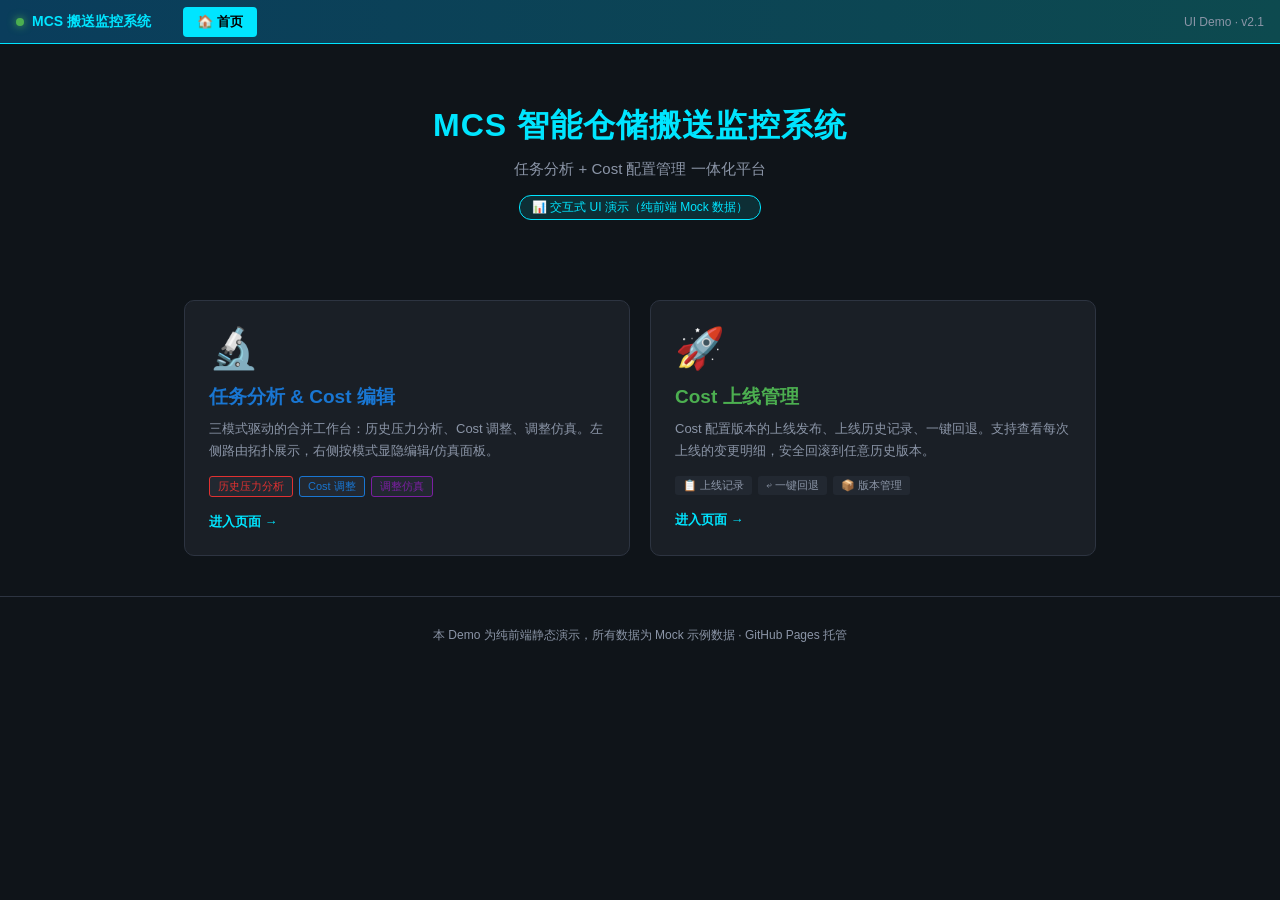
==== index.html @ 69b276b6 "MCS 搬送监控系统 UI Demo - 首页 index.html：入口导航 - task-cost-merge.html：任务分析+Cost编辑合并页（三模式驱动：历史压力分析/Cost调整/调整" ====
<!doctype html>
<html lang="zh-CN">
<head>
<meta charset="UTF-8" />
<meta name="viewport" content="width=device-width, initial-scale=1.0" />
<title>MCS 搬送监控系统 · UI Demo</title>
<link rel="stylesheet" href="assets/app.css" />
<style>
  body { overflow: auto; height: auto; min-height: 100vh; }
  .hero {
    max-width: 960px;
    margin: 0 auto;
    padding: 60px 24px 40px;
    text-align: center;
  }
  .hero h1 {
    font-size: 32px;
    color: var(--accent);
    margin-bottom: 12px;
    letter-spacing: 1px;
  }
  .hero .subtitle { color: var(--text-dim); font-size: 15px; margin-bottom: 8px; }
  .hero .badge {
    display: inline-block;
    background: rgba(0,229,255,0.12);
    border: 1px solid var(--accent);
    color: var(--accent);
    padding: 3px 12px;
    border-radius: 12px;
    font-size: 12px;
    margin-top: 8px;
  }
  .cards {
    display: grid;
    grid-template-columns: repeat(auto-fit, minmax(340px, 1fr));
    gap: 20px;
    max-width: 960px;
    margin: 40px auto;
    padding: 0 24px;
  }
  .card {
    background: var(--panel);
    border: 1px solid var(--border);
    border-radius: 10px;
    padding: 24px;
    text-decoration: none;
    color: inherit;
    transition: all 0.2s;
    display: block;
  }
  .card:hover {
    border-color: var(--accent);
    transform: translateY(-3px);
    box-shadow: 0 8px 24px rgba(0,229,255,0.15);
  }
  .card .icon { font-size: 40px; margin-bottom: 12px; }
  .card h2 { font-size: 19px; margin-bottom: 8px; }
  .card h2.merged { color: var(--mode-cost); }
  .card h2.apply { color: var(--success); }
  .card p { color: var(--text-dim); font-size: 13px; line-height: 1.7; margin-bottom: 14px; }
  .card .tags { display: flex; gap: 6px; flex-wrap: wrap; }
  .card .tag {
    font-size: 11px;
    padding: 2px 8px;
    border-radius: 3px;
    background: var(--panel-2);
    color: var(--text-dim);
  }
  .card .tag.t-pressure { color: var(--mode-pressure); border:1px solid var(--mode-pressure); }
  .card .tag.t-cost { color: var(--mode-cost); border:1px solid var(--mode-cost); }
  .card .tag.t-sim { color: var(--mode-sim); border:1px solid var(--mode-sim); }
  .card .go {
    margin-top: 16px;
    color: var(--accent);
    font-size: 13px;
    font-weight: bold;
  }
  .footer {
    text-align: center;
    color: var(--text-dim);
    font-size: 12px;
    padding: 30px;
    border-top: 1px solid var(--border);
    margin-top: 40px;
  }
</style>
</head>
<body>
  <nav class="app-nav">
    <div class="logo"><span class="dot"></span>MCS 搬送监控系统</div>
    <div class="nav-links">
      <a class="active">🏠 首页</a>
    </div>
    <div class="spacer"></div>
    <div class="user">UI Demo · v2.1</div>
  </nav>

  <div class="hero">
    <h1>MCS 智能仓储搬送监控系统</h1>
    <div class="subtitle">任务分析 + Cost 配置管理 一体化平台</div>
    <div class="badge">📊 交互式 UI 演示（纯前端 Mock 数据）</div>
  </div>

  <div class="cards">
    <a class="card" href="task-cost-merge.html">
      <div class="icon">🔬</div>
      <h2 class="merged">任务分析 & Cost 编辑</h2>
      <p>三模式驱动的合并工作台：历史压力分析、Cost 调整、调整仿真。左侧路由拓扑展示，右侧按模式显隐编辑/仿真面板。</p>
      <div class="tags">
        <span class="tag t-pressure">历史压力分析</span>
        <span class="tag t-cost">Cost 调整</span>
        <span class="tag t-sim">调整仿真</span>
      </div>
      <div class="go">进入页面 →</div>
    </a>

    <a class="card" href="cost-apply.html">
      <div class="icon">🚀</div>
      <h2 class="apply">Cost 上线管理</h2>
      <p>Cost 配置版本的上线发布、上线历史记录、一键回退。支持查看每次上线的变更明细，安全回滚到任意历史版本。</p>
      <div class="tags">
        <span class="tag">📋 上线记录</span>
        <span class="tag">↩ 一键回退</span>
        <span class="tag">📦 版本管理</span>
      </div>
      <div class="go">进入页面 →</div>
    </a>
  </div>

  <div class="footer">
    本 Demo 为纯前端静态演示，所有数据为 Mock 示例数据 · GitHub Pages 托管
  </div>
</body>
</html>
---- assets/app.css ----
/* ===== MCS Demo 共享样式 ===== */
:root {
  --bg: #0f1419;
  --panel: #1a1f26;
  --panel-2: #222831;
  --border: #2d3441;
  --text: #e6e9ef;
  --text-dim: #8b95a7;
  --accent: #00e5ff;
  --accent-2: #ffb300;
  --success: #4caf50;
  --danger: #f44336;
  --warn: #ff9800;
  --info: #2196f3;
  --mode-pressure: #e03131;
  --mode-cost: #1976d2;
  --mode-sim: #7b1fa2;
  --rt-macro: #2196f3;
  --rt-micro: #4caf50;
  --rt-planned: #ff9800;
  --rt-cost: #e91e63;
}
* { box-sizing: border-box; margin: 0; padding: 0; }
html { height: 100vh; }
body {
  font-family: 'Microsoft YaHei', -apple-system, sans-serif;
  background: var(--bg);
  color: var(--text);
  height: 100vh;
  overflow: hidden;
  font-size: 13px;
}

/* ===== 全局顶部导航（多页共享） ===== */
.app-nav {
  height: 44px;
  background: linear-gradient(90deg, #0a3d5c, #0d4a4f);
  display: flex;
  align-items: center;
  padding: 0 16px;
  gap: 16px;
  border-bottom: 1px solid var(--accent);
  flex-shrink: 0;
  position: relative;
  z-index: 50;
}
.app-nav .logo {
  font-weight: bold;
  color: var(--accent);
  font-size: 14px;
  display: flex;
  align-items: center;
  gap: 8px;
  white-space: nowrap;
}
.app-nav .logo .dot {
  width: 8px; height: 8px;
  background: var(--success);
  border-radius: 50%;
  box-shadow: 0 0 8px var(--success);
  animation: pulse 2s infinite;
}
@keyframes pulse { 0%,100%{opacity:1} 50%{opacity:0.4} }
.app-nav .nav-links { display: flex; gap: 4px; margin-left: 16px; }
.app-nav .nav-links a {
  color: var(--text-dim);
  padding: 6px 14px;
  border-radius: 4px;
  cursor: pointer;
  text-decoration: none;
  font-size: 13px;
  transition: all 0.15s;
}
.app-nav .nav-links a:hover { color: var(--text); background: rgba(255,255,255,0.06); }
.app-nav .nav-links a.active { background: var(--accent); color: #000; font-weight: bold; }
.app-nav .spacer { flex: 1; }
.app-nav .user { color: var(--text-dim); font-size: 12px; }

/* ===== 通用控件 ===== */
.field { display: flex; align-items: center; gap: 6px; color: var(--text-dim); font-size: 12px; }
.field label { white-space: nowrap; }
select, input[type="text"], input[type="number"] {
  background: var(--panel-2);
  border: 1px solid var(--border);
  color: var(--text);
  padding: 5px 8px;
  border-radius: 3px;
  font-size: 12px;
  outline: none;
  font-family: inherit;
}
select:focus, input:focus { border-color: var(--accent); }

.btn {
  background: var(--panel-2);
  border: 1px solid var(--border);
  color: var(--text);
  padding: 5px 12px;
  border-radius: 3px;
  cursor: pointer;
  font-size: 12px;
  transition: all 0.15s;
  font-family: inherit;
}
.btn:hover { border-color: var(--accent); color: var(--accent); }
.btn-primary { background: var(--accent); color:#000; border-color:var(--accent); font-weight:bold;}
.btn-primary:hover { background:#4dd8e8; color:#000;}
.btn-sm { padding: 3px 8px; font-size: 11px; }
.btn-danger { color: var(--danger); border-color: var(--danger); }
.btn-danger:hover { background: var(--danger); color:#fff;}
.btn-warn { color: var(--warn); border-color: var(--warn); }
.btn-warn:hover { background: var(--warn); color:#000;}

.stat-pill {
  background: rgba(0,229,255,0.1);
  border: 1px solid var(--accent);
  color: var(--accent);
  padding: 4px 10px;
  border-radius: 12px;
  font-size: 11px;
  white-space: nowrap;
}

.hidden { display: none !important; }

/* 滚动条 */
::-webkit-scrollbar { width: 6px; height: 6px; }
::-webkit-scrollbar-thumb { background: var(--border); border-radius: 3px; }
::-webkit-scrollbar-track { background: transparent; }
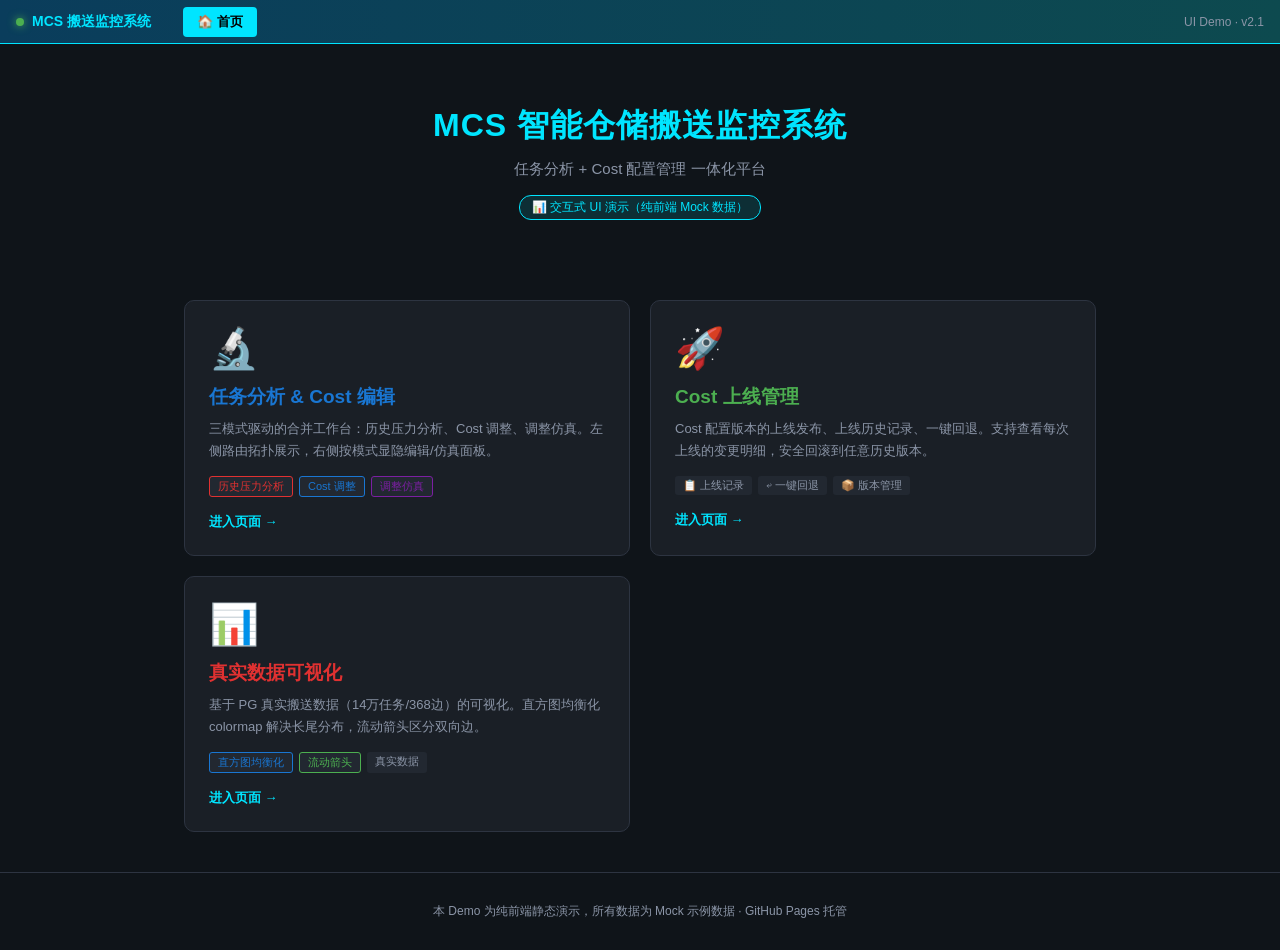
==== commit 9661dea8: "新增真实数据可视化页：直方图均衡化colormap + 双向边流动箭头 基于 PG 真实搬送数据（142712任务/368边/188节点/137双向对）：  点2 colormap（直方图均衡化思想）" ====
--- a/index.html
+++ b/index.html
@@ -125,6 +125,18 @@
       </div>
       <div class="go">进入页面 →</div>
     </a>
+
+    <a class="card" href="real-viz.html">
+      <div class="icon">📊</div>
+      <h2 style="color:var(--mode-pressure)">真实数据可视化</h2>
+      <p>基于 PG 真实搬送数据（14万任务/368边）的可视化。直方图均衡化 colormap 解决长尾分布，流动箭头区分双向边。</p>
+      <div class="tags">
+        <span class="tag" style="color:var(--mode-cost);border:1px solid var(--mode-cost)">直方图均衡化</span>
+        <span class="tag" style="color:var(--success);border:1px solid var(--success)">流动箭头</span>
+        <span class="tag">真实数据</span>
+      </div>
+      <div class="go">进入页面 →</div>
+    </a>
   </div>
 
   <div class="footer">
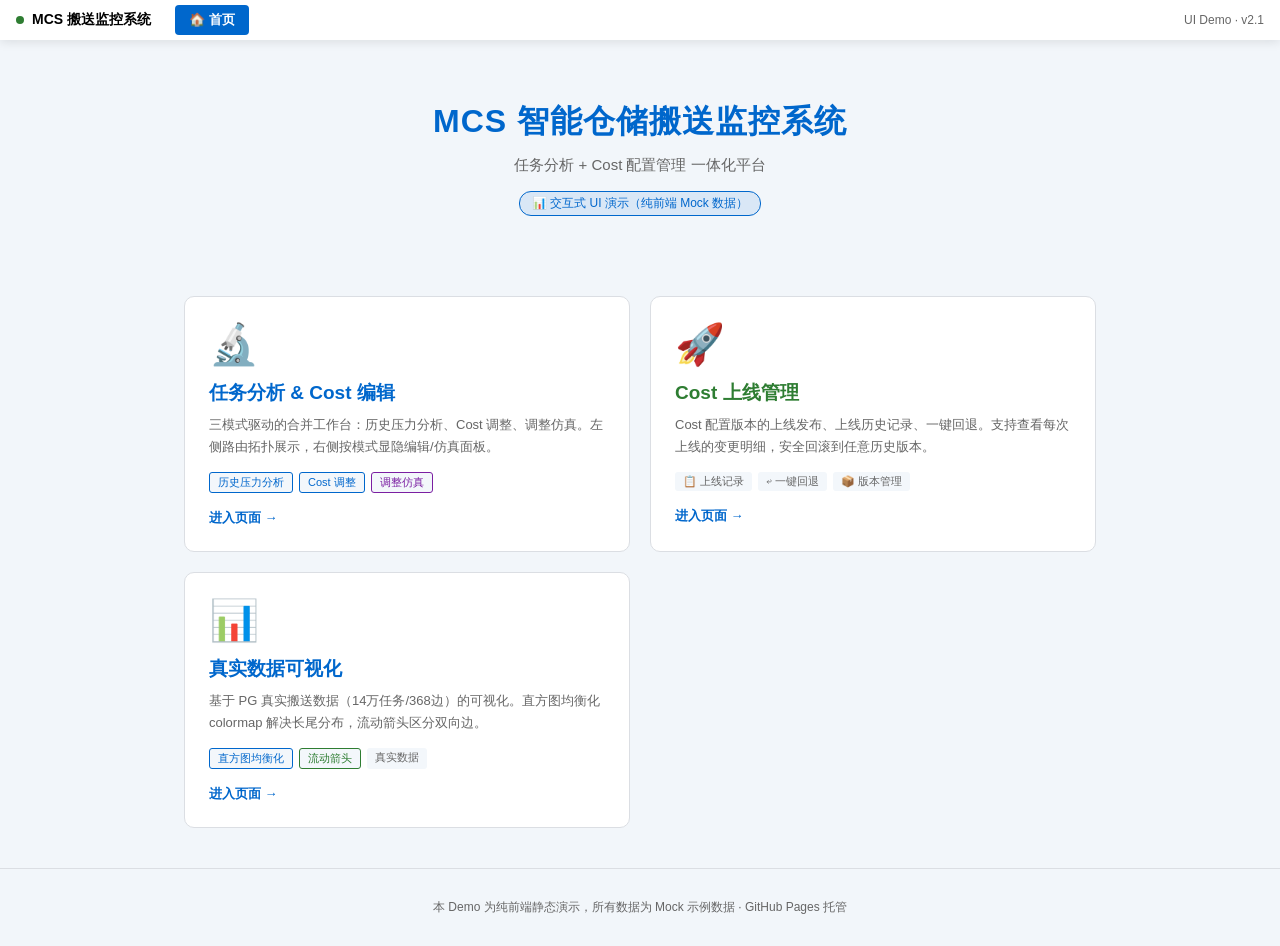
==== commit 2d9ba03f: "全站UI对齐b19浅色主题 + 去装饰 + real-viz线条调细 全站主题对齐 b19（不止真实数据页）： - app.css 根变量深色→b19浅色系（#F2F6FA/#0067CC/#FFFF" ====
--- a/index.html
+++ b/index.html
@@ -1,146 +1,146 @@
-<!doctype html>
-<html lang="zh-CN">
-<head>
-<meta charset="UTF-8" />
-<meta name="viewport" content="width=device-width, initial-scale=1.0" />
-<title>MCS 搬送监控系统 · UI Demo</title>
-<link rel="stylesheet" href="assets/app.css" />
-<style>
-  body { overflow: auto; height: auto; min-height: 100vh; }
-  .hero {
-    max-width: 960px;
-    margin: 0 auto;
-    padding: 60px 24px 40px;
-    text-align: center;
-  }
-  .hero h1 {
-    font-size: 32px;
-    color: var(--accent);
-    margin-bottom: 12px;
-    letter-spacing: 1px;
-  }
-  .hero .subtitle { color: var(--text-dim); font-size: 15px; margin-bottom: 8px; }
-  .hero .badge {
-    display: inline-block;
-    background: rgba(0,229,255,0.12);
-    border: 1px solid var(--accent);
-    color: var(--accent);
-    padding: 3px 12px;
-    border-radius: 12px;
-    font-size: 12px;
-    margin-top: 8px;
-  }
-  .cards {
-    display: grid;
-    grid-template-columns: repeat(auto-fit, minmax(340px, 1fr));
-    gap: 20px;
-    max-width: 960px;
-    margin: 40px auto;
-    padding: 0 24px;
-  }
-  .card {
-    background: var(--panel);
-    border: 1px solid var(--border);
-    border-radius: 10px;
-    padding: 24px;
-    text-decoration: none;
-    color: inherit;
-    transition: all 0.2s;
-    display: block;
-  }
-  .card:hover {
-    border-color: var(--accent);
-    transform: translateY(-3px);
-    box-shadow: 0 8px 24px rgba(0,229,255,0.15);
-  }
-  .card .icon { font-size: 40px; margin-bottom: 12px; }
-  .card h2 { font-size: 19px; margin-bottom: 8px; }
-  .card h2.merged { color: var(--mode-cost); }
-  .card h2.apply { color: var(--success); }
-  .card p { color: var(--text-dim); font-size: 13px; line-height: 1.7; margin-bottom: 14px; }
-  .card .tags { display: flex; gap: 6px; flex-wrap: wrap; }
-  .card .tag {
-    font-size: 11px;
-    padding: 2px 8px;
-    border-radius: 3px;
-    background: var(--panel-2);
-    color: var(--text-dim);
-  }
-  .card .tag.t-pressure { color: var(--mode-pressure); border:1px solid var(--mode-pressure); }
-  .card .tag.t-cost { color: var(--mode-cost); border:1px solid var(--mode-cost); }
-  .card .tag.t-sim { color: var(--mode-sim); border:1px solid var(--mode-sim); }
-  .card .go {
-    margin-top: 16px;
-    color: var(--accent);
-    font-size: 13px;
-    font-weight: bold;
-  }
-  .footer {
-    text-align: center;
-    color: var(--text-dim);
-    font-size: 12px;
-    padding: 30px;
-    border-top: 1px solid var(--border);
-    margin-top: 40px;
-  }
-</style>
-</head>
-<body>
-  <nav class="app-nav">
-    <div class="logo"><span class="dot"></span>MCS 搬送监控系统</div>
-    <div class="nav-links">
-      <a class="active">🏠 首页</a>
-    </div>
-    <div class="spacer"></div>
-    <div class="user">UI Demo · v2.1</div>
-  </nav>
-
-  <div class="hero">
-    <h1>MCS 智能仓储搬送监控系统</h1>
-    <div class="subtitle">任务分析 + Cost 配置管理 一体化平台</div>
-    <div class="badge">📊 交互式 UI 演示（纯前端 Mock 数据）</div>
-  </div>
-
-  <div class="cards">
-    <a class="card" href="task-cost-merge.html">
-      <div class="icon">🔬</div>
-      <h2 class="merged">任务分析 & Cost 编辑</h2>
-      <p>三模式驱动的合并工作台：历史压力分析、Cost 调整、调整仿真。左侧路由拓扑展示，右侧按模式显隐编辑/仿真面板。</p>
-      <div class="tags">
-        <span class="tag t-pressure">历史压力分析</span>
-        <span class="tag t-cost">Cost 调整</span>
-        <span class="tag t-sim">调整仿真</span>
-      </div>
-      <div class="go">进入页面 →</div>
-    </a>
-
-    <a class="card" href="cost-apply.html">
-      <div class="icon">🚀</div>
-      <h2 class="apply">Cost 上线管理</h2>
-      <p>Cost 配置版本的上线发布、上线历史记录、一键回退。支持查看每次上线的变更明细，安全回滚到任意历史版本。</p>
-      <div class="tags">
-        <span class="tag">📋 上线记录</span>
-        <span class="tag">↩ 一键回退</span>
-        <span class="tag">📦 版本管理</span>
-      </div>
-      <div class="go">进入页面 →</div>
-    </a>
-
-    <a class="card" href="real-viz.html">
-      <div class="icon">📊</div>
-      <h2 style="color:var(--mode-pressure)">真实数据可视化</h2>
-      <p>基于 PG 真实搬送数据（14万任务/368边）的可视化。直方图均衡化 colormap 解决长尾分布，流动箭头区分双向边。</p>
-      <div class="tags">
-        <span class="tag" style="color:var(--mode-cost);border:1px solid var(--mode-cost)">直方图均衡化</span>
-        <span class="tag" style="color:var(--success);border:1px solid var(--success)">流动箭头</span>
-        <span class="tag">真实数据</span>
-      </div>
-      <div class="go">进入页面 →</div>
-    </a>
-  </div>
-
-  <div class="footer">
-    本 Demo 为纯前端静态演示，所有数据为 Mock 示例数据 · GitHub Pages 托管
-  </div>
-</body>
-</html>
+<!doctype html>
+<html lang="zh-CN">
+<head>
+<meta charset="UTF-8" />
+<meta name="viewport" content="width=device-width, initial-scale=1.0" />
+<title>MCS 搬送监控系统 · UI Demo</title>
+<link rel="stylesheet" href="assets/app.css" />
+<style>
+  body { overflow: auto; height: auto; min-height: 100vh; }
+  .hero {
+    max-width: 960px;
+    margin: 0 auto;
+    padding: 60px 24px 40px;
+    text-align: center;
+  }
+  .hero h1 {
+    font-size: 32px;
+    color: var(--accent);
+    margin-bottom: 12px;
+    letter-spacing: 1px;
+  }
+  .hero .subtitle { color: var(--text-dim); font-size: 15px; margin-bottom: 8px; }
+  .hero .badge {
+    display: inline-block;
+    background: rgba(0,103,204,0.10);
+    border: 1px solid var(--accent);
+    color: var(--accent);
+    padding: 3px 12px;
+    border-radius: 12px;
+    font-size: 12px;
+    margin-top: 8px;
+  }
+  .cards {
+    display: grid;
+    grid-template-columns: repeat(auto-fit, minmax(340px, 1fr));
+    gap: 20px;
+    max-width: 960px;
+    margin: 40px auto;
+    padding: 0 24px;
+  }
+  .card {
+    background: var(--panel);
+    border: 1px solid var(--border);
+    border-radius: 10px;
+    padding: 24px;
+    text-decoration: none;
+    color: inherit;
+    transition: all 0.2s;
+    display: block;
+  }
+  .card:hover {
+    border-color: var(--accent);
+    transform: translateY(-3px);
+    box-shadow: 0 8px 24px rgba(0,103,204,0.12);
+  }
+  .card .icon { font-size: 40px; margin-bottom: 12px; }
+  .card h2 { font-size: 19px; margin-bottom: 8px; }
+  .card h2.merged { color: var(--mode-cost); }
+  .card h2.apply { color: var(--success); }
+  .card p { color: var(--text-dim); font-size: 13px; line-height: 1.7; margin-bottom: 14px; }
+  .card .tags { display: flex; gap: 6px; flex-wrap: wrap; }
+  .card .tag {
+    font-size: 11px;
+    padding: 2px 8px;
+    border-radius: 3px;
+    background: var(--panel-2);
+    color: var(--text-dim);
+  }
+  .card .tag.t-pressure { color: var(--mode-pressure); border:1px solid var(--mode-pressure); }
+  .card .tag.t-cost { color: var(--mode-cost); border:1px solid var(--mode-cost); }
+  .card .tag.t-sim { color: var(--mode-sim); border:1px solid var(--mode-sim); }
+  .card .go {
+    margin-top: 16px;
+    color: var(--accent);
+    font-size: 13px;
+    font-weight: bold;
+  }
+  .footer {
+    text-align: center;
+    color: var(--text-dim);
+    font-size: 12px;
+    padding: 30px;
+    border-top: 1px solid var(--border);
+    margin-top: 40px;
+  }
+</style>
+</head>
+<body>
+  <nav class="app-nav">
+    <div class="logo"><span class="dot"></span>MCS 搬送监控系统</div>
+    <div class="nav-links">
+      <a class="active">🏠 首页</a>
+    </div>
+    <div class="spacer"></div>
+    <div class="user">UI Demo · v2.1</div>
+  </nav>
+
+  <div class="hero">
+    <h1>MCS 智能仓储搬送监控系统</h1>
+    <div class="subtitle">任务分析 + Cost 配置管理 一体化平台</div>
+    <div class="badge">📊 交互式 UI 演示（纯前端 Mock 数据）</div>
+  </div>
+
+  <div class="cards">
+    <a class="card" href="task-cost-merge.html">
+      <div class="icon">🔬</div>
+      <h2 class="merged">任务分析 & Cost 编辑</h2>
+      <p>三模式驱动的合并工作台：历史压力分析、Cost 调整、调整仿真。左侧路由拓扑展示，右侧按模式显隐编辑/仿真面板。</p>
+      <div class="tags">
+        <span class="tag t-pressure">历史压力分析</span>
+        <span class="tag t-cost">Cost 调整</span>
+        <span class="tag t-sim">调整仿真</span>
+      </div>
+      <div class="go">进入页面 →</div>
+    </a>
+
+    <a class="card" href="cost-apply.html">
+      <div class="icon">🚀</div>
+      <h2 class="apply">Cost 上线管理</h2>
+      <p>Cost 配置版本的上线发布、上线历史记录、一键回退。支持查看每次上线的变更明细，安全回滚到任意历史版本。</p>
+      <div class="tags">
+        <span class="tag">📋 上线记录</span>
+        <span class="tag">↩ 一键回退</span>
+        <span class="tag">📦 版本管理</span>
+      </div>
+      <div class="go">进入页面 →</div>
+    </a>
+
+    <a class="card" href="real-viz.html">
+      <div class="icon">📊</div>
+      <h2 style="color:var(--mode-pressure)">真实数据可视化</h2>
+      <p>基于 PG 真实搬送数据（14万任务/368边）的可视化。直方图均衡化 colormap 解决长尾分布，流动箭头区分双向边。</p>
+      <div class="tags">
+        <span class="tag" style="color:var(--mode-cost);border:1px solid var(--mode-cost)">直方图均衡化</span>
+        <span class="tag" style="color:var(--success);border:1px solid var(--success)">流动箭头</span>
+        <span class="tag">真实数据</span>
+      </div>
+      <div class="go">进入页面 →</div>
+    </a>
+  </div>
+
+  <div class="footer">
+    本 Demo 为纯前端静态演示，所有数据为 Mock 示例数据 · GitHub Pages 托管
+  </div>
+</body>
+</html>
--- a/assets/app.css
+++ b/assets/app.css
@@ -1,24 +1,24 @@
-/* ===== MCS Demo 共享样式 ===== */
+/* ===== MCS Demo 共享样式（对齐 b19 浅色工业主题） ===== */
 :root {
-  --bg: #0f1419;
-  --panel: #1a1f26;
-  --panel-2: #222831;
-  --border: #2d3441;
-  --text: #e6e9ef;
-  --text-dim: #8b95a7;
-  --accent: #00e5ff;
-  --accent-2: #ffb300;
-  --success: #4caf50;
-  --danger: #f44336;
-  --warn: #ff9800;
-  --info: #2196f3;
-  --mode-pressure: #e03131;
-  --mode-cost: #1976d2;
+  --bg: #F2F6FA;            /* 页面背景（b19 主区域） */
+  --panel: #FFFFFF;         /* 卡片/面板 */
+  --panel-2: #F3F7FB;       /* 次级面板/表头底 */
+  --border: #DBDEE3;        /* 卡片边框（b19 实线） */
+  --text: #333333;          /* 主文字（b19） */
+  --text-dim: #666666;      /* 次要文字 */
+  --accent: #0067CC;        /* 主色（b19 primary） */
+  --accent-2: #e67e22;      /* 强调橙 */
+  --success: #2e7d32;
+  --danger: #D50201;        /* b19 danger */
+  --warn: #e67e22;
+  --info: #0067CC;
+  --mode-pressure: #0067CC;
+  --mode-cost: #0067CC;
   --mode-sim: #7b1fa2;
-  --rt-macro: #2196f3;
-  --rt-micro: #4caf50;
-  --rt-planned: #ff9800;
-  --rt-cost: #e91e63;
+  --rt-macro: #0067CC;
+  --rt-micro: #2e7d32;
+  --rt-planned: #e67e22;
+  --rt-cost: #c62828;
 }
 * { box-sizing: border-box; margin: 0; padding: 0; }
 html { height: 100vh; }
@@ -31,37 +31,35 @@
   font-size: 13px;
 }
 
-/* ===== 全局顶部导航（多页共享） ===== */
+/* ===== 全局顶部导航（b19 风格：白底 + 阴影 + 主色选中） ===== */
 .app-nav {
-  height: 44px;
-  background: linear-gradient(90deg, #0a3d5c, #0d4a4f);
+  height: 40px;
+  background: var(--panel);
   display: flex;
   align-items: center;
   padding: 0 16px;
-  gap: 16px;
-  border-bottom: 1px solid var(--accent);
+  gap: 8px;
+  box-shadow: 0 2px 10px rgba(0,0,0,0.10);
   flex-shrink: 0;
   position: relative;
   z-index: 50;
 }
 .app-nav .logo {
   font-weight: bold;
-  color: var(--accent);
+  color: #000;
   font-size: 14px;
   display: flex;
   align-items: center;
   gap: 8px;
   white-space: nowrap;
+  margin-right: 16px;
 }
 .app-nav .logo .dot {
   width: 8px; height: 8px;
   background: var(--success);
   border-radius: 50%;
-  box-shadow: 0 0 8px var(--success);
-  animation: pulse 2s infinite;
 }
-@keyframes pulse { 0%,100%{opacity:1} 50%{opacity:0.4} }
-.app-nav .nav-links { display: flex; gap: 4px; margin-left: 16px; }
+.app-nav .nav-links { display: flex; gap: 4px; }
 .app-nav .nav-links a {
   color: var(--text-dim);
   padding: 6px 14px;
@@ -71,8 +69,8 @@
   font-size: 13px;
   transition: all 0.15s;
 }
-.app-nav .nav-links a:hover { color: var(--text); background: rgba(255,255,255,0.06); }
-.app-nav .nav-links a.active { background: var(--accent); color: #000; font-weight: bold; }
+.app-nav .nav-links a:hover { color: var(--accent); background: #DCEFFF; }
+.app-nav .nav-links a.active { background: var(--accent); color: #fff; font-weight: bold; }
 .app-nav .spacer { flex: 1; }
 .app-nav .user { color: var(--text-dim); font-size: 12px; }
 
@@ -92,27 +90,27 @@
 select:focus, input:focus { border-color: var(--accent); }
 
 .btn {
-  background: var(--panel-2);
-  border: 1px solid var(--border);
-  color: var(--text);
+  background: linear-gradient(180deg,#FFFFFF 0%,#E0E6F2 100%);
+  border: 1px solid #D0D4DF;
+  color: #000;
   padding: 5px 12px;
-  border-radius: 3px;
+  border-radius: 4px;
   cursor: pointer;
   font-size: 12px;
   transition: all 0.15s;
   font-family: inherit;
 }
 .btn:hover { border-color: var(--accent); color: var(--accent); }
-.btn-primary { background: var(--accent); color:#000; border-color:var(--accent); font-weight:bold;}
-.btn-primary:hover { background:#4dd8e8; color:#000;}
+.btn-primary { background: linear-gradient(180deg,#3399FF 0%,#0067CC 100%); color:#fff; border-color:#00488F; font-weight:bold;}
+.btn-primary:hover { background:linear-gradient(180deg,#4da9ff 0%,#0077e0 100%); color:#fff;}
 .btn-sm { padding: 3px 8px; font-size: 11px; }
 .btn-danger { color: var(--danger); border-color: var(--danger); }
 .btn-danger:hover { background: var(--danger); color:#fff;}
 .btn-warn { color: var(--warn); border-color: var(--warn); }
-.btn-warn:hover { background: var(--warn); color:#000;}
+.btn-warn:hover { background: var(--warn); color:#fff;}
 
 .stat-pill {
-  background: rgba(0,229,255,0.1);
+  background: #DCEFFF;
   border: 1px solid var(--accent);
   color: var(--accent);
   padding: 4px 10px;
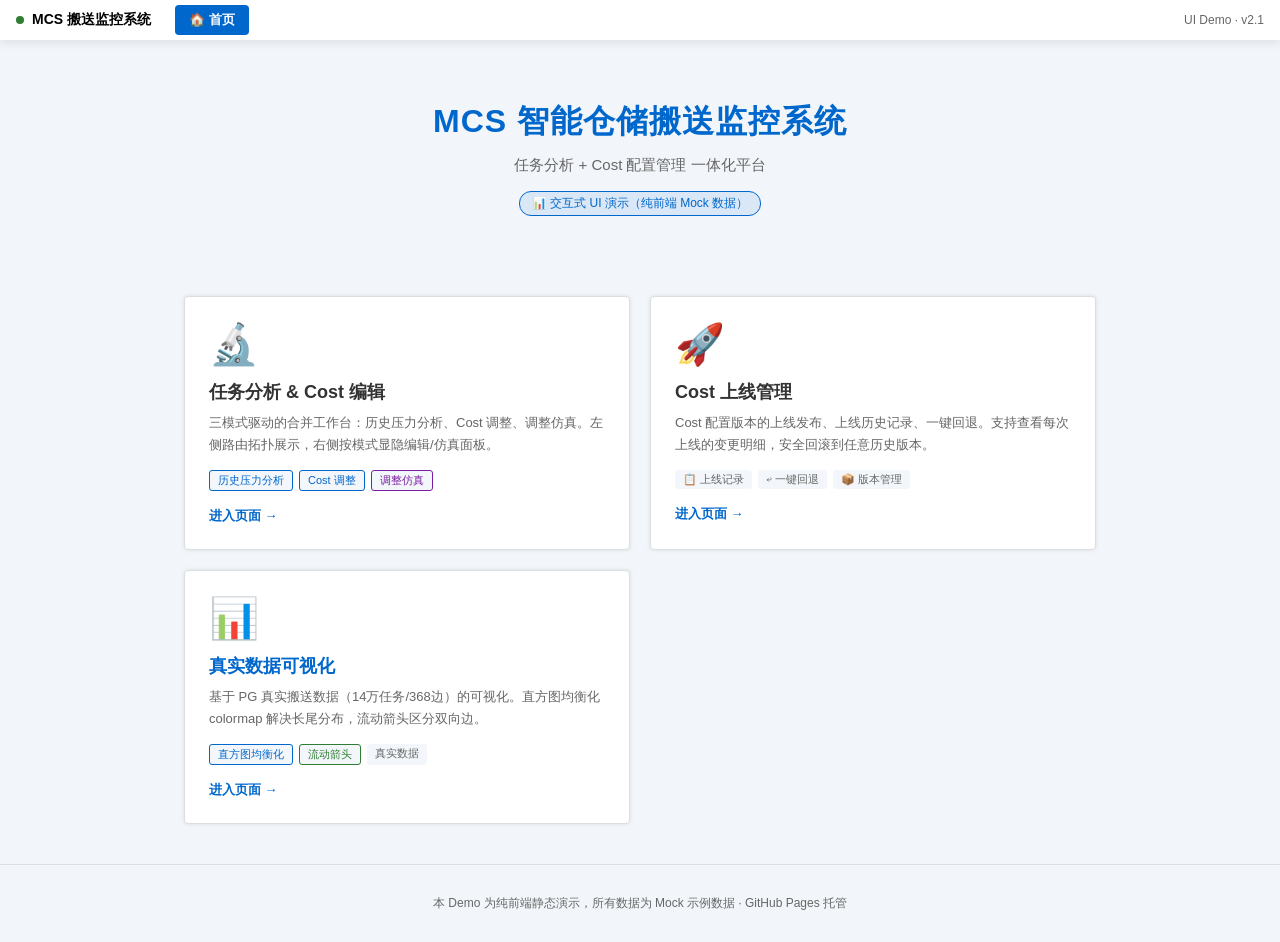
==== commit ea0a6b79: "全站UI用b19组件控件对齐 + cost-apply重写 + 线条调细 新建 b19-components.css（照搬b19的Element Plus/DevExtreme覆盖配方）： - b19" ====
--- a/index.html
+++ b/index.html
@@ -5,6 +5,7 @@
 <meta name="viewport" content="width=device-width, initial-scale=1.0" />
 <title>MCS 搬送监控系统 · UI Demo</title>
 <link rel="stylesheet" href="assets/app.css" />
+<link rel="stylesheet" href="assets/b19-components.css" />
 <style>
   body { overflow: auto; height: auto; min-height: 100vh; }
   .hero {
@@ -39,24 +40,24 @@
     padding: 0 24px;
   }
   .card {
-    background: var(--panel);
-    border: 1px solid var(--border);
-    border-radius: 10px;
+    background: #fff;
+    border: 1px solid #DBDEE3;
+    border-radius: 4px;
     padding: 24px;
     text-decoration: none;
     color: inherit;
-    transition: all 0.2s;
+    transition: box-shadow 0.15s, border-color 0.15s;
     display: block;
+    box-shadow: 0 0 4px 0 rgba(0,0,0,0.1);
   }
   .card:hover {
-    border-color: var(--accent);
-    transform: translateY(-3px);
-    box-shadow: 0 8px 24px rgba(0,103,204,0.12);
+    border-color: #a3d3f5;
+    box-shadow: 0 2px 12px rgba(0,103,204,0.15);
   }
   .card .icon { font-size: 40px; margin-bottom: 12px; }
-  .card h2 { font-size: 19px; margin-bottom: 8px; }
-  .card h2.merged { color: var(--mode-cost); }
-  .card h2.apply { color: var(--success); }
+  .card h2 { font-size: 18px; margin-bottom: 8px; color: #333; }
+  .card h2.merged { color: #333; }
+  .card h2.apply { color: #333; }
   .card p { color: var(--text-dim); font-size: 13px; line-height: 1.7; margin-bottom: 14px; }
   .card .tags { display: flex; gap: 6px; flex-wrap: wrap; }
   .card .tag {
--- a/assets/b19-components.css
+++ b/assets/b19-components.css
@@ -0,0 +1,119 @@
+/* ===== b19 组件样式（照搬 b19 项目的 Element Plus / DevExtreme 覆盖配方） ===== */
+/* 各页面引入此文件 + app.css，控件即可对齐 b19 风格 */
+
+/* ---------- 按钮（b19 渐变立体） ---------- */
+.b19-btn {
+  display: inline-flex; align-items: center; justify-content: center;
+  font-family: "Microsoft YaHei"; font-size: 13px; font-weight: bold;
+  height: 28px; min-width: 72px; padding: 0 12px;
+  border-radius: 4px; cursor: pointer; border: 1px solid #D0D4DF;
+  background-image: linear-gradient(180deg, #FFFFFF 0%, #E0E6F2 100%);
+  box-shadow: inset 0 -2px 0 0 #D0D4DF;
+  color: #000; transition: filter 0.15s;
+}
+.b19-btn:hover { filter: brightness(0.97); }
+.b19-btn-primary {
+  background-image: linear-gradient(180deg, #3399FF 0%, #0067CC 100%);
+  box-shadow: inset 0 -2px 0 0 #00488F;
+  border-color: #00488F; color: #fff;
+}
+.b19-btn-primary:hover { filter: brightness(1.05); }
+.b19-btn-sm { height: 24px; min-width: auto; padding: 0 8px; font-size: 12px; }
+.b19-btn-danger { color: #D50201; border-color: #D50201; }
+.b19-btn-danger:hover { background: #D50201; color: #fff; }
+.b19-btn-warn { color: #e67e22; border-color: #e67e22; }
+.b19-btn-warn:hover { background: #e67e22; color: #fff; }
+.b19-btn:disabled { opacity: 0.5; cursor: not-allowed; }
+
+/* ---------- 表格（b19 表头渐变 + 行 hover 浅蓝） ---------- */
+.b19-table {
+  width: 100%; border-collapse: collapse; background: #fff;
+  border: 1px solid #DBDEE3; border-radius: 4px; overflow: hidden;
+  box-shadow: 0 0 4px 0 rgba(0,0,0,0.1);
+  font-family: "Microsoft YaHei"; font-size: 12px;
+}
+.b19-table th {
+  background-image: linear-gradient(180deg, #EDF4FF 0%, #D0DCEB 100%);
+  color: #181818; font-weight: 700; font-size: 12px;
+  padding: 8px 12px; text-align: left; border-bottom: 1px solid #DBDEE3;
+  white-space: nowrap;
+}
+.b19-table td {
+  padding: 8px 12px; border-bottom: 1px solid #EBEEF2;
+  color: #333; white-space: nowrap;
+}
+.b19-table tr:hover td { background-color: #DCEFFF; }
+.b19-table tr.row-current td { background-color: #DCEFFF; }
+.b19-table tr.row-rollback td { background-color: #FFF4E6; }
+
+/* ---------- 状态标签 Tag（b19 danger=#D50201，其余 Element Plus 默认） ---------- */
+.b19-tag {
+  display: inline-block; padding: 1px 8px; border-radius: 3px;
+  font-size: 11px; font-weight: bold; line-height: 18px;
+}
+.b19-tag-success { background: #e1f3d8; color: #529b2e; border: 1px solid #b3e19d; }
+.b19-tag-warning { background: #faecd8; color: #b88230; border: 1px solid #f5dab1; }
+.b19-tag-danger  { background: #fde2e2; color: #D50201; border: 1px solid #fbc4c4; }
+.b19-tag-info    { background: #e9e9eb; color: #909399; border: 1px solid #d3d4d6; }
+.b19-tag-primary { background: #DCEFFF; color: #0067CC; border: 1px solid #a3d3f5; }
+.b19-tag-purple  { background: #f3e8f7; color: #7b1fa2; border: 1px solid #e0c2ec; }
+
+/* ---------- 卡片容器（b19 白底 + 边框 + 阴影 + 圆角） ---------- */
+.b19-card {
+  background: #fff; border: 1px solid #DBDEE3; border-radius: 4px;
+  box-shadow: 0 0 4px 0 rgba(0,0,0,0.1);
+}
+
+/* ---------- 页头标题栏（b19 .zi-page-title 标志配方） ---------- */
+.b19-page-title {
+  display: flex; align-items: center; gap: 8px;
+  height: 40px; padding-left: 16px; margin-bottom: 8px;
+  background: #F2F6FA; box-shadow: inset 0 1px 3px 0 rgba(0,0,0,0.2);
+  font-family: "Microsoft YaHei"; font-size: 14px; font-weight: 700; color: #333;
+}
+
+/* ---------- Tab 页签（b19 浅蓝头 + 主蓝激活） ---------- */
+.b19-tabs { display: flex; background: #DCEFFF; border-bottom: 1px solid #0067CC; }
+.b19-tab {
+  padding: 5px 16px; cursor: pointer; font-size: 12px; color: #333;
+  font-family: "PingFangSC-Semibold","Microsoft YaHei"; font-weight: 500;
+  border-right: 1px solid #BBBBBB;
+}
+.b19-tab:first-child { margin-left: 10px; }
+.b19-tab.is-active { background: #0067CC; color: #fff; border-color: #0067CC; }
+
+/* ---------- 输入框 / 下拉（b19 28px 高 + 主色 focus） ---------- */
+.b19-input, .b19-select {
+  height: 28px; padding: 0 8px; font-size: 12px; font-family: "Microsoft YaHei";
+  border: 1px solid #AAAAAA; border-radius: 4px; background: #fff; color: #333;
+  outline: none; box-sizing: border-box;
+}
+.b19-input:focus, .b19-select:focus { border-color: #0067CC; }
+
+/* ---------- 对话框（b19 标题加粗 + 浅遮罩） ---------- */
+.b19-modal-mask {
+  position: fixed; inset: 0; background: rgba(0,0,0,0.5);
+  display: none; align-items: center; justify-content: center; z-index: 200;
+}
+.b19-modal-mask.is-open { display: flex; }
+.b19-modal {
+  background: #fff; border-radius: 6px; min-width: 420px; max-width: 92vw;
+  max-height: 88vh; overflow: auto; box-shadow: 0 8px 32px rgba(0,0,0,0.2);
+}
+.b19-modal-header {
+  height: 44px; padding: 0 20px; display: flex; align-items: center;
+  justify-content: space-between; border-bottom: 1px solid #EBEEF2;
+  font-size: 16px; font-weight: bold; color: #333; font-family: "Microsoft YaHei";
+}
+.b19-modal-body { padding: 20px; font-size: 12px; color: #181818; line-height: 1.7; }
+.b19-modal-footer {
+  padding: 10px 20px; border-top: 1px solid #EBEEF2;
+  display: flex; justify-content: flex-end; gap: 8px;
+}
+
+/* ---------- 统计数字块 ---------- */
+.b19-stat { display: flex; gap: 20px; padding: 10px 0; }
+.b19-stat-item { font-size: 11px; color: #666; }
+.b19-stat-item b { display: block; font-size: 18px; color: #0067CC; font-weight: 700; font-family: "Microsoft YaHei"; }
+.b19-stat-item.danger b { color: #D50201; }
+.b19-stat-item.success b { color: #529b2e; }
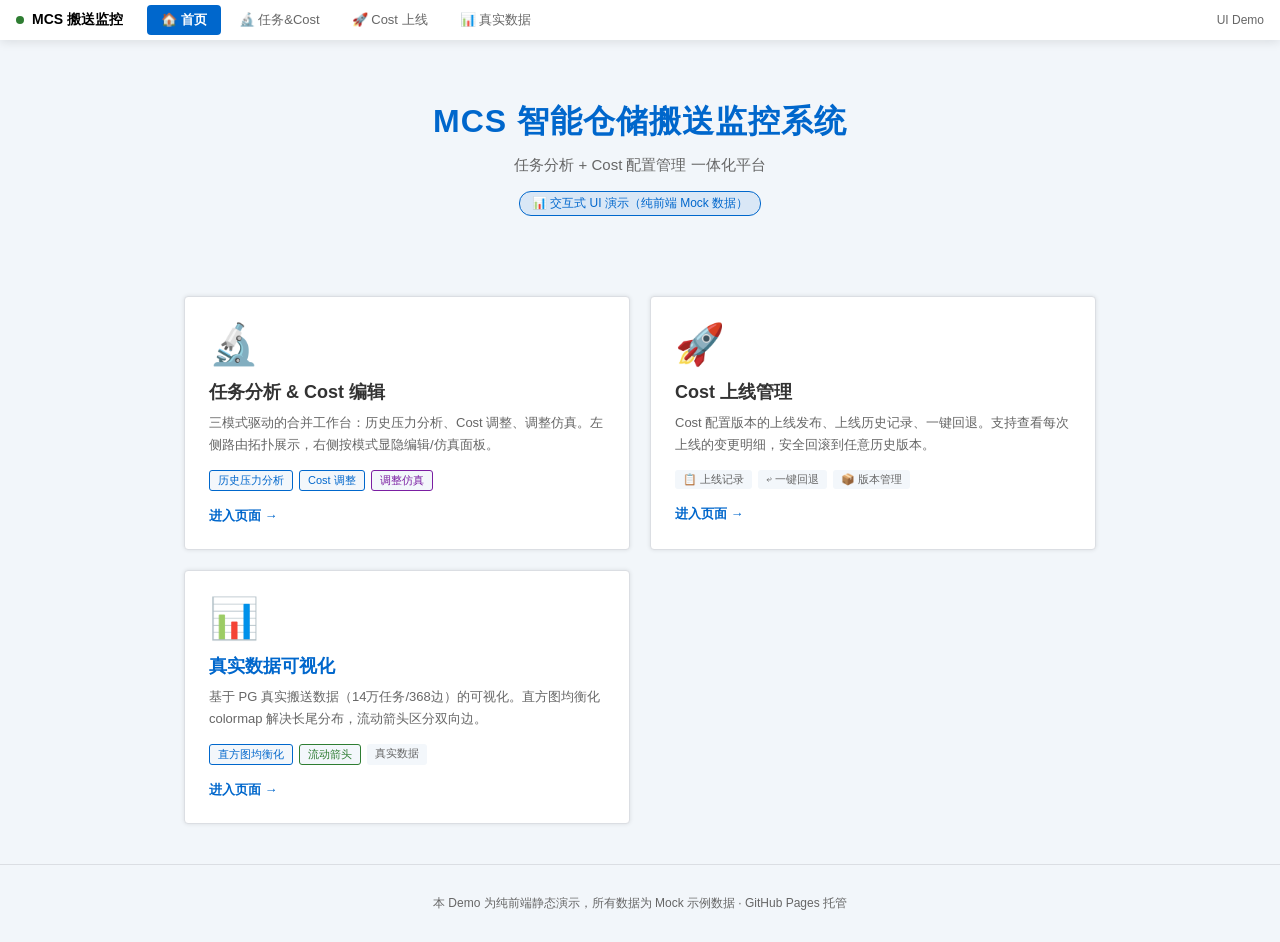
==== commit 6f31cb03: "UI审美重构：导航统一+模式工具栏画布化+解决泛白+控件统一 导航统一（真实数据移到Cost上线后）： - 4个页面统一导航顺序：首页/任务&Cost/Cost上线/真实数据 - 修复 task-co" ====
--- a/index.html
+++ b/index.html
@@ -88,13 +88,16 @@
 </head>
 <body>
   <nav class="app-nav">
-    <div class="logo"><span class="dot"></span>MCS 搬送监控系统</div>
-    <div class="nav-links">
-      <a class="active">🏠 首页</a>
-    </div>
-    <div class="spacer"></div>
-    <div class="user">UI Demo · v2.1</div>
-  </nav>
+  <div class="logo"><span class="dot"></span>MCS 搬送监控</div>
+   <div class="nav-links">
+    <a class="active" href="index.html">🏠 首页</a>
+    <a href="task-cost-merge.html">🔬 任务&amp;Cost</a>
+    <a href="cost-apply.html">🚀 Cost 上线</a>
+    <a href="real-viz.html">📊 真实数据</a>
+   </div>
+  <div class="spacer"></div>
+  <div class="user">UI Demo</div>
+</nav>
 
   <div class="hero">
     <h1>MCS 智能仓储搬送监控系统</h1>
